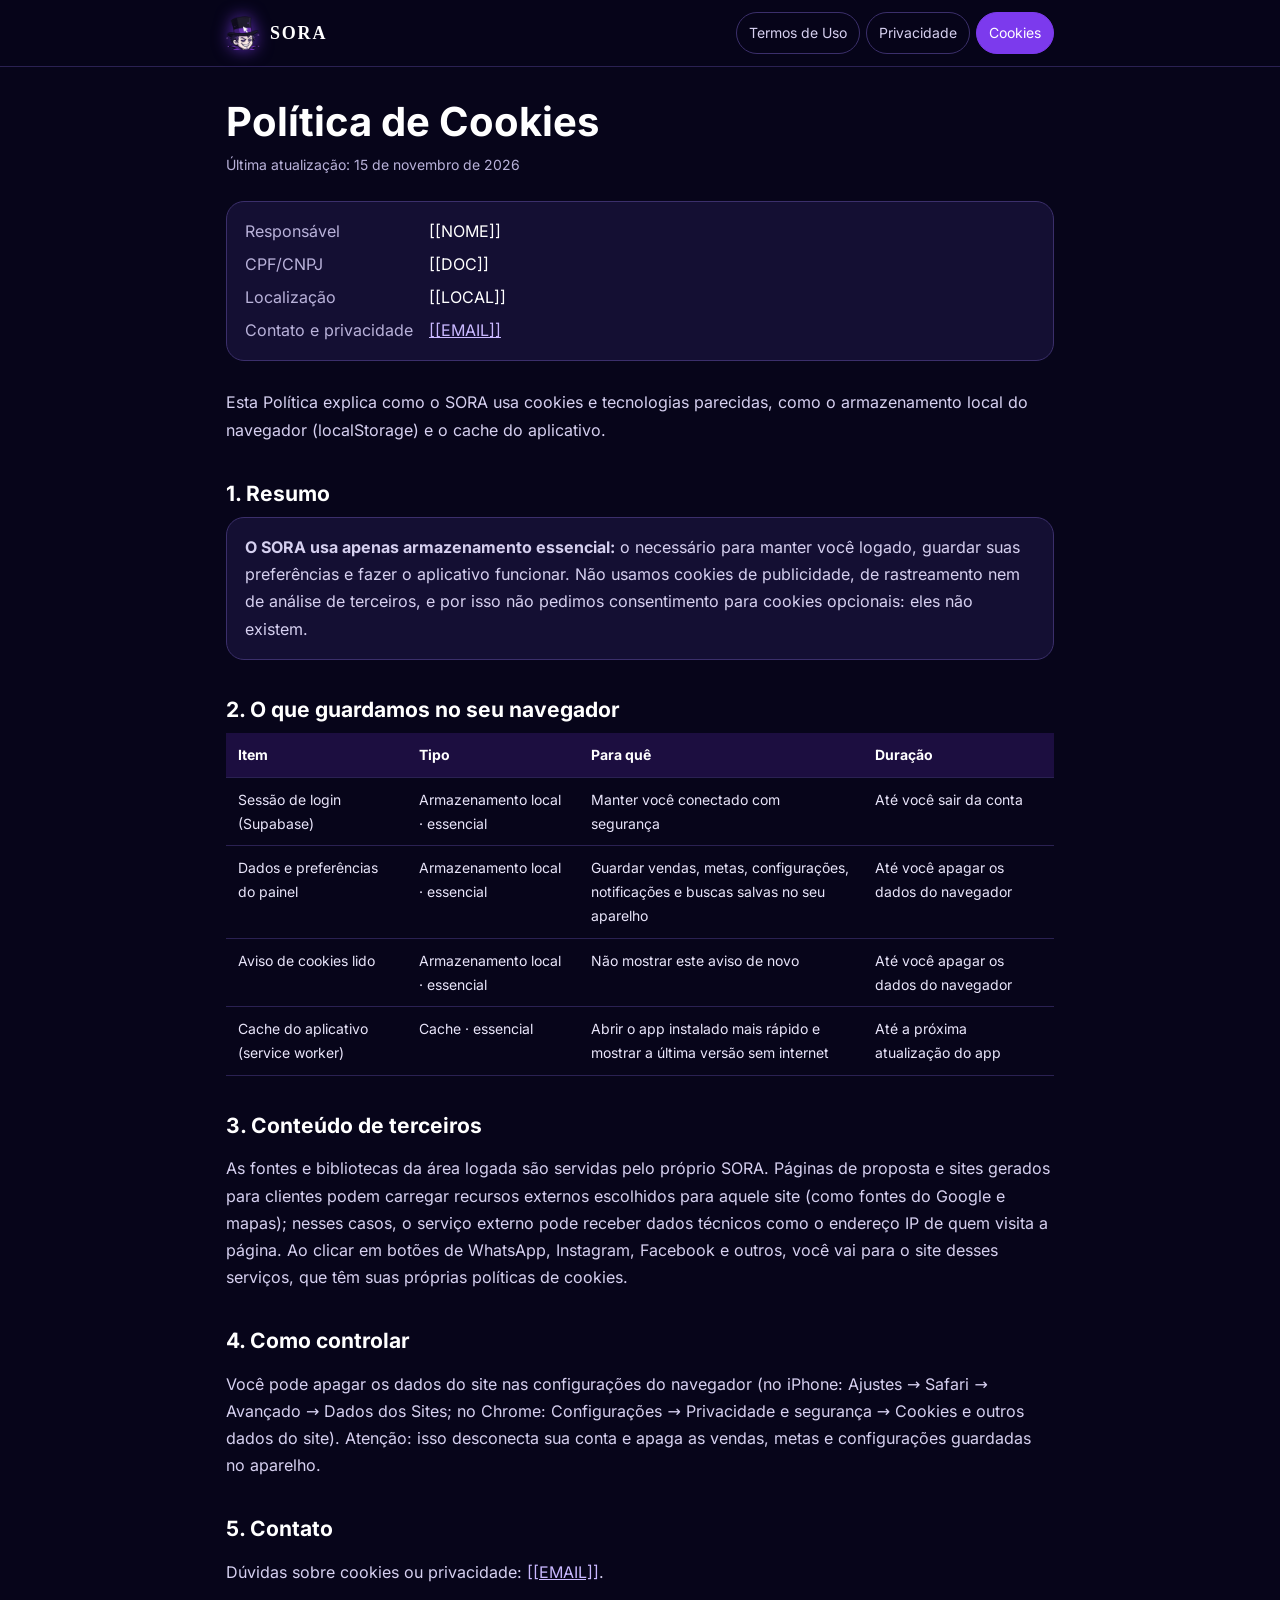
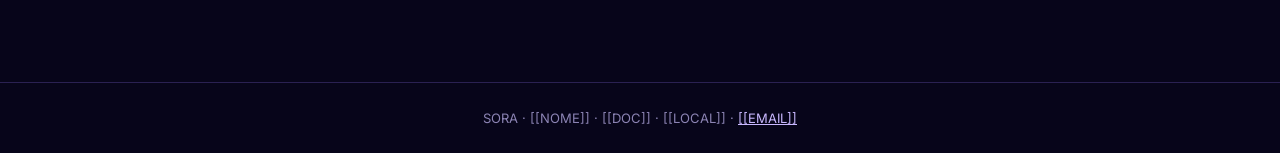
==== cookies.html @ b477501d "Termos, Privacidade (LGPD/RGPD), Cookies, aviso de cookies, aceite no cadastro; fontes e supabase-js" ====
<!doctype html>
<html lang="pt-BR">
<head>
<meta charset="utf-8">
<meta name="viewport" content="width=device-width, initial-scale=1, viewport-fit=cover">
<meta name="theme-color" content="#07051A">
<title>Política de Cookies | SORA</title>
<meta name="description" content="Como o SORA usa cookies e armazenamento local.">
<link rel="icon" type="image/png" sizes="192x192" href="/icons/icon-192.png">
<link rel="stylesheet" href="/fonts/fonts.css">
<link rel="stylesheet" href="/legal.css">
</head>
<body>
<header class="top"><div class="in">
<a class="brand" href="/"><img src="/assets/daa6d48dad01a913a3a12fa358ef8fc8.webp" alt=""><span>SORA</span></a>
<nav class="docs" aria-label="Documentos legais">
<a href="/termos">Termos de Uso</a>
<a href="/privacidade">Privacidade</a>
<a href="/cookies" aria-current="page">Cookies</a>
</nav>
</div></header>
<main>
<h1>Política de Cookies</h1>
<p class="upd">Última atualização: 15 de novembro de 2026</p>
<div class="box"><dl>
<dt>Responsável</dt><dd>[[NOME]]</dd>
<dt>CPF/CNPJ</dt><dd>[[DOC]]</dd>
<dt>Localização</dt><dd>[[LOCAL]]</dd>
<dt>Contato e privacidade</dt><dd><a href="mailto:[[EMAIL]]">[[EMAIL]]</a></dd>
</dl></div>

<p>Esta Política explica como o SORA usa cookies e tecnologias parecidas, como o armazenamento local do navegador (localStorage) e o cache do aplicativo.</p>

<h2 id="resumo">1. Resumo</h2>
<div class="box"><p><strong>O SORA usa apenas armazenamento essencial:</strong> o necessário para manter você logado, guardar suas preferências e fazer o aplicativo funcionar. Não usamos cookies de publicidade, de rastreamento nem de análise de terceiros, e por isso não pedimos consentimento para cookies opcionais: eles não existem.</p></div>

<h2 id="lista">2. O que guardamos no seu navegador</h2>
<table>
<thead><tr><th>Item</th><th>Tipo</th><th>Para quê</th><th>Duração</th></tr></thead>
<tbody>
<tr><td>Sessão de login (Supabase)</td><td>Armazenamento local · essencial</td><td>Manter você conectado com segurança</td><td>Até você sair da conta</td></tr>
<tr><td>Dados e preferências do painel</td><td>Armazenamento local · essencial</td><td>Guardar vendas, metas, configurações, notificações e buscas salvas no seu aparelho</td><td>Até você apagar os dados do navegador</td></tr>
<tr><td>Aviso de cookies lido</td><td>Armazenamento local · essencial</td><td>Não mostrar este aviso de novo</td><td>Até você apagar os dados do navegador</td></tr>
<tr><td>Cache do aplicativo (service worker)</td><td>Cache · essencial</td><td>Abrir o app instalado mais rápido e mostrar a última versão sem internet</td><td>Até a próxima atualização do app</td></tr>
</tbody>
</table>

<h2 id="terceiros">3. Conteúdo de terceiros</h2>
<p>As fontes e bibliotecas da área logada são servidas pelo próprio SORA. Páginas de proposta e sites gerados para clientes podem carregar recursos externos escolhidos para aquele site (como fontes do Google e mapas); nesses casos, o serviço externo pode receber dados técnicos como o endereço IP de quem visita a página. Ao clicar em botões de WhatsApp, Instagram, Facebook e outros, você vai para o site desses serviços, que têm suas próprias políticas de cookies.</p>

<h2 id="controle">4. Como controlar</h2>
<p>Você pode apagar os dados do site nas configurações do navegador (no iPhone: Ajustes → Safari → Avançado → Dados dos Sites; no Chrome: Configurações → Privacidade e segurança → Cookies e outros dados do site). Atenção: isso desconecta sua conta e apaga as vendas, metas e configurações guardadas no aparelho.</p>

<h2 id="contato">5. Contato</h2>
<p>Dúvidas sobre cookies ou privacidade: <a href="mailto:[[EMAIL]]">[[EMAIL]]</a>.</p>

</main>
<footer>SORA · [[NOME]] · [[DOC]] · [[LOCAL]] · <a href="mailto:[[EMAIL]]">[[EMAIL]]</a></footer>
</body>
</html>
---- fonts/fonts.css ----
@font-face{font-family:'Inter';font-style:normal;font-weight:400;font-display:swap;src:url(/fonts/inter-latin-400-normal.woff2) format('woff2')}
@font-face{font-family:'Inter';font-style:normal;font-weight:500;font-display:swap;src:url(/fonts/inter-latin-500-normal.woff2) format('woff2')}
@font-face{font-family:'Inter';font-style:normal;font-weight:600;font-display:swap;src:url(/fonts/inter-latin-600-normal.woff2) format('woff2')}
@font-face{font-family:'Inter';font-style:normal;font-weight:700;font-display:swap;src:url(/fonts/inter-latin-700-normal.woff2) format('woff2')}
@font-face{font-family:'Inter';font-style:normal;font-weight:800;font-display:swap;src:url(/fonts/inter-latin-800-normal.woff2) format('woff2')}
@font-face{font-family:'Cinzel';font-style:normal;font-weight:500;font-display:swap;src:url(/fonts/cinzel-latin-500-normal.woff2) format('woff2')}
@font-face{font-family:'Cinzel';font-style:normal;font-weight:600;font-display:swap;src:url(/fonts/cinzel-latin-600-normal.woff2) format('woff2')}
@font-face{font-family:'Cinzel';font-style:normal;font-weight:700;font-display:swap;src:url(/fonts/cinzel-latin-700-normal.woff2) format('woff2')}
---- legal.css ----
*{box-sizing:border-box}
html{-webkit-text-size-adjust:100%}
body{margin:0;background:#07051A;color:#E9E5FA;font:16px/1.7 Inter,system-ui,-apple-system,"Segoe UI",sans-serif}
a{color:#C9B8FF}
a:focus-visible,button:focus-visible{outline:2px solid #C9B8FF;outline-offset:2px}
.top{position:sticky;top:0;z-index:2;background:rgba(7,5,26,.92);backdrop-filter:blur(10px);border-bottom:1px solid #2A2152}
.top .in{max-width:860px;margin:0 auto;padding:12px 16px;display:flex;align-items:center;justify-content:space-between;gap:12px}
.brand{display:flex;align-items:center;gap:10px;color:#fff;text-decoration:none}
.brand img{width:34px;height:34px;filter:drop-shadow(0 0 8px rgba(124,58,237,.7))}
.brand span{font-family:Cinzel,Georgia,serif;font-weight:700;letter-spacing:.1em;font-size:18px}
nav.docs{display:flex;gap:6px;flex-wrap:wrap}
nav.docs a{font-size:14px;text-decoration:none;color:#D6D0F0;padding:8px 12px;border-radius:999px;border:1px solid #3B2F6B;min-height:40px;display:inline-flex;align-items:center}
nav.docs a[aria-current=page]{background:#7C3AED;border-color:#7C3AED;color:#fff}
main{max-width:860px;margin:0 auto;padding:32px 16px 80px}
h1{font-size:clamp(28px,5vw,40px);line-height:1.15;margin:0 0 8px;color:#fff}
.upd{color:#B9B2DA;font-size:14px;margin:0 0 24px}
.box{background:rgba(32,24,72,.55);border:1px solid #3B2F6B;border-radius:18px;padding:16px 18px;margin:0 0 28px}
.box p{margin:0}
.box dl{margin:0;display:grid;grid-template-columns:max-content 1fr;gap:6px 16px}
.box dt{color:#B9B2DA}.box dd{margin:0;color:#fff;overflow-wrap:anywhere}
@media (max-width:560px){.box dl{grid-template-columns:1fr}.box dd{margin-bottom:8px}}
h2{font-size:21px;color:#fff;margin:36px 0 10px;line-height:1.3;scroll-margin-top:80px}
h3{font-size:17px;color:#fff;margin:22px 0 6px}
p,li{color:#D6D0F0}
ul{padding-left:22px}
li{margin:4px 0}
table{width:100%;border-collapse:collapse;font-size:14px;margin:8px 0 16px;display:block;overflow-x:auto}
th,td{text-align:left;padding:10px 12px;border-bottom:1px solid #2A2152;vertical-align:top;min-width:140px}
th{color:#fff;background:rgba(124,58,237,.18)}
.toc{columns:2;column-gap:24px;font-size:15px}
@media (max-width:640px){.toc{columns:1}}
footer{border-top:1px solid #2A2152;color:#8C84B4;font-size:13px;text-align:center;padding:24px 16px}
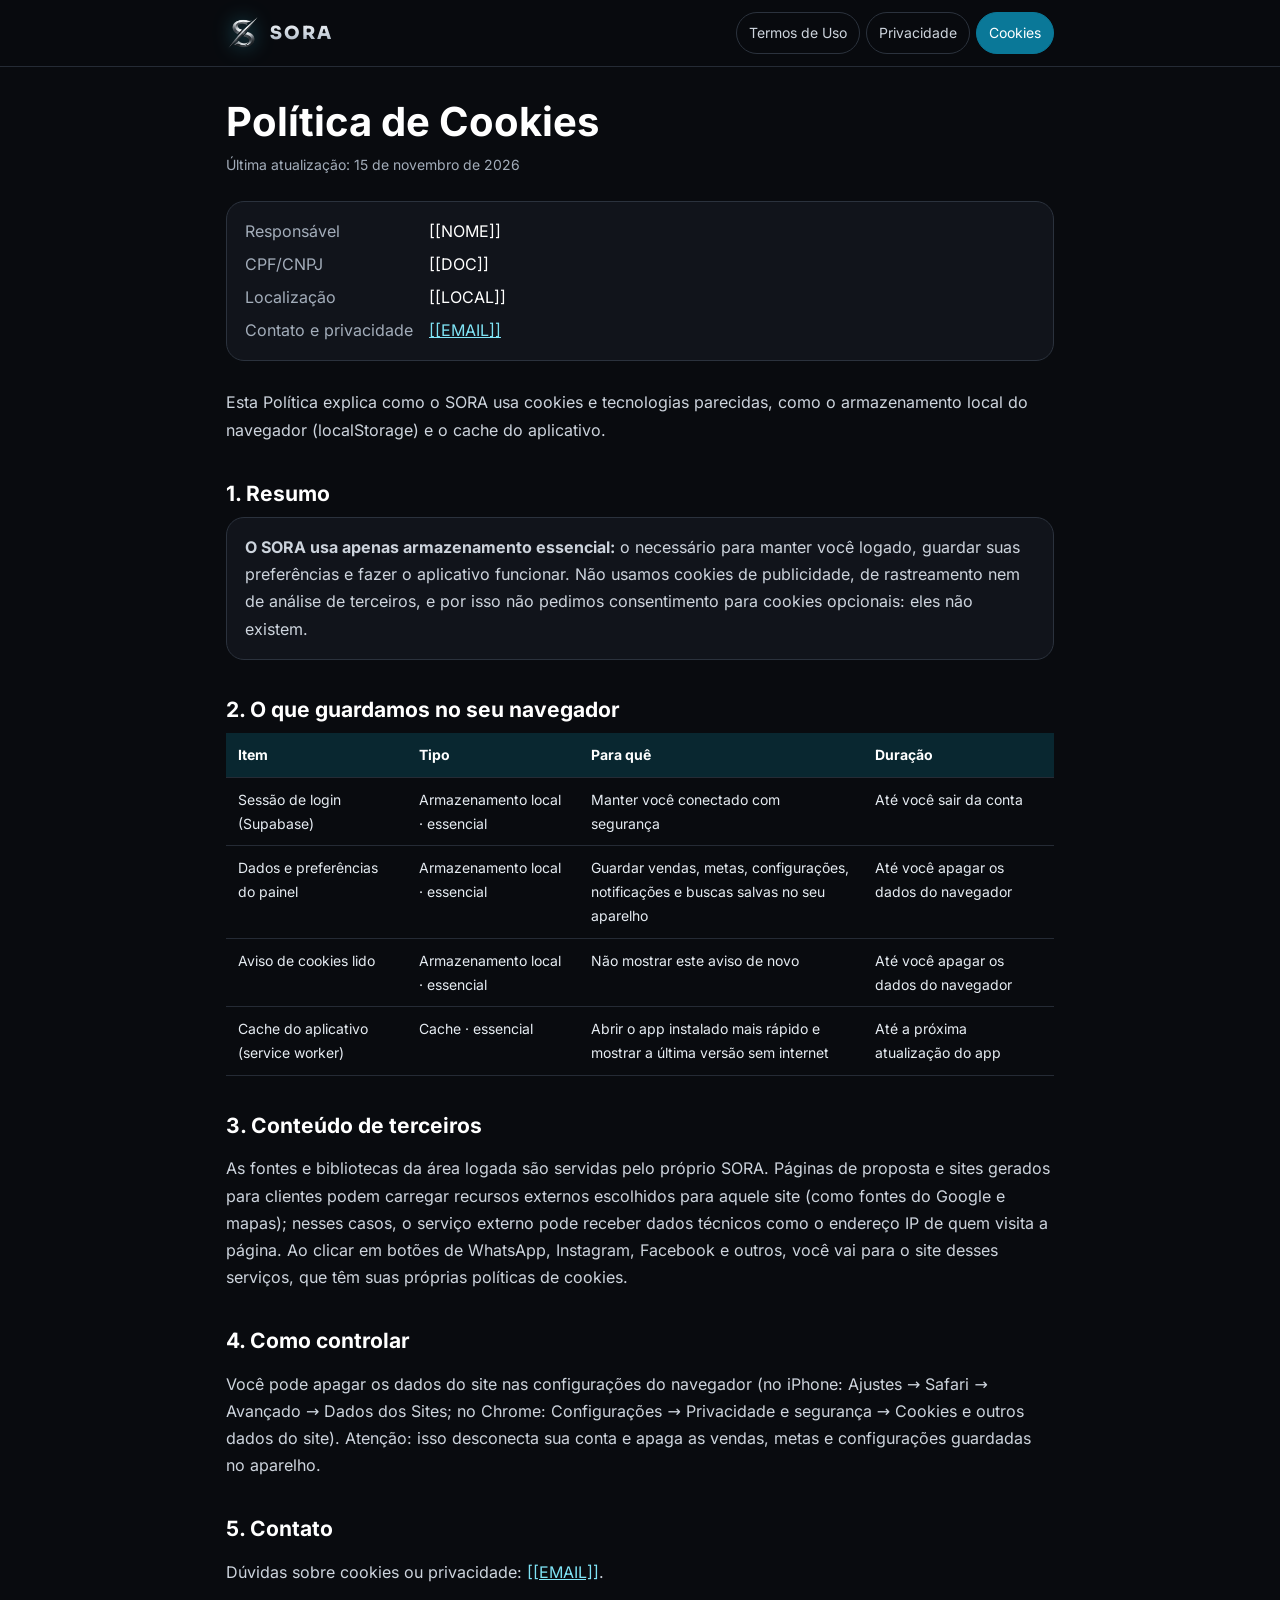
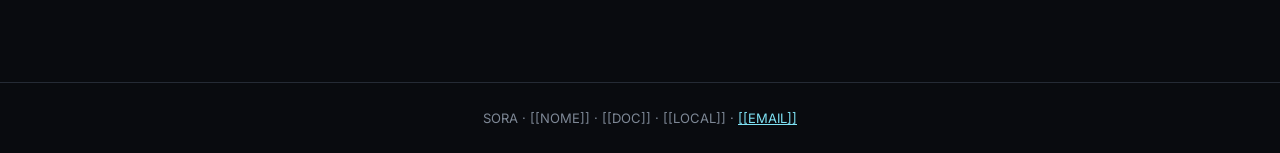
==== commit e4fb33d3: "Novo design também nas páginas legais, login e fontes (Sora local) Co-Authored-By: Claude Opus 5.5 <" ====
--- a/cookies.html
+++ b/cookies.html
@@ -3,7 +3,7 @@
 <head>
 <meta charset="utf-8">
 <meta name="viewport" content="width=device-width, initial-scale=1, viewport-fit=cover">
-<meta name="theme-color" content="#07051A">
+<meta name="theme-color" content="#090B0F">
 <title>Política de Cookies | SORA</title>
 <meta name="description" content="Como o SORA usa cookies e armazenamento local.">
 <link rel="icon" type="image/png" sizes="192x192" href="/icons/icon-192.png">
@@ -12,7 +12,7 @@
 </head>
 <body>
 <header class="top"><div class="in">
-<a class="brand" href="/"><img src="/assets/daa6d48dad01a913a3a12fa358ef8fc8.webp" alt=""><span>SORA</span></a>
+<a class="brand" href="/"><img src="/assets/e9f39bf40d2658b1778ac6eb7ee21e5b.webp" alt=""><span>SORA</span></a>
 <nav class="docs" aria-label="Documentos legais">
 <a href="/termos">Termos de Uso</a>
 <a href="/privacidade">Privacidade</a>
--- a/fonts/fonts.css
+++ b/fonts/fonts.css
@@ -3,6 +3,7 @@
 @font-face{font-family:'Inter';font-style:normal;font-weight:600;font-display:swap;src:url(/fonts/inter-latin-600-normal.woff2) format('woff2')}
 @font-face{font-family:'Inter';font-style:normal;font-weight:700;font-display:swap;src:url(/fonts/inter-latin-700-normal.woff2) format('woff2')}
 @font-face{font-family:'Inter';font-style:normal;font-weight:800;font-display:swap;src:url(/fonts/inter-latin-800-normal.woff2) format('woff2')}
-@font-face{font-family:'Cinzel';font-style:normal;font-weight:500;font-display:swap;src:url(/fonts/cinzel-latin-500-normal.woff2) format('woff2')}
-@font-face{font-family:'Cinzel';font-style:normal;font-weight:600;font-display:swap;src:url(/fonts/cinzel-latin-600-normal.woff2) format('woff2')}
-@font-face{font-family:'Cinzel';font-style:normal;font-weight:700;font-display:swap;src:url(/fonts/cinzel-latin-700-normal.woff2) format('woff2')}
+@font-face{font-family:'Sora';font-style:normal;font-weight:500;font-display:swap;src:url(/fonts/sora-latin-500-normal.woff2) format('woff2')}
+@font-face{font-family:'Sora';font-style:normal;font-weight:600;font-display:swap;src:url(/fonts/sora-latin-600-normal.woff2) format('woff2')}
+@font-face{font-family:'Sora';font-style:normal;font-weight:700;font-display:swap;src:url(/fonts/sora-latin-700-normal.woff2) format('woff2')}
+@font-face{font-family:'Sora';font-style:normal;font-weight:800;font-display:swap;src:url(/fonts/sora-latin-800-normal.woff2) format('woff2')}
--- a/legal.css
+++ b/legal.css
@@ -1,32 +1,32 @@
 *{box-sizing:border-box}
 html{-webkit-text-size-adjust:100%}
-body{margin:0;background:#07051A;color:#E9E5FA;font:16px/1.7 Inter,system-ui,-apple-system,"Segoe UI",sans-serif}
-a{color:#C9B8FF}
-a:focus-visible,button:focus-visible{outline:2px solid #C9B8FF;outline-offset:2px}
-.top{position:sticky;top:0;z-index:2;background:rgba(7,5,26,.92);backdrop-filter:blur(10px);border-bottom:1px solid #2A2152}
+body{margin:0;background:#090B0F;color:#E6ECF2;font:16px/1.7 Inter,system-ui,-apple-system,"Segoe UI",sans-serif}
+a{color:#7FE3F5}
+a:focus-visible,button:focus-visible{outline:2px solid #7FE3F5;outline-offset:2px}
+.top{position:sticky;top:0;z-index:2;background:rgba(9,11,15,.92);backdrop-filter:blur(10px);border-bottom:1px solid #252B35}
 .top .in{max-width:860px;margin:0 auto;padding:12px 16px;display:flex;align-items:center;justify-content:space-between;gap:12px}
 .brand{display:flex;align-items:center;gap:10px;color:#fff;text-decoration:none}
-.brand img{width:34px;height:34px;filter:drop-shadow(0 0 8px rgba(124,58,237,.7))}
-.brand span{font-family:Cinzel,Georgia,serif;font-weight:700;letter-spacing:.1em;font-size:18px}
+.brand img{width:34px;height:34px;filter:drop-shadow(0 0 10px rgba(56,217,245,.35))}
+.brand span{font-family:Sora,Inter,system-ui,sans-serif;font-weight:800;letter-spacing:.12em;font-size:18px;background:linear-gradient(180deg,#fff 0%,#C9D2DC 55%,#8D98A6 100%);-webkit-background-clip:text;background-clip:text;color:transparent}
 nav.docs{display:flex;gap:6px;flex-wrap:wrap}
-nav.docs a{font-size:14px;text-decoration:none;color:#D6D0F0;padding:8px 12px;border-radius:999px;border:1px solid #3B2F6B;min-height:40px;display:inline-flex;align-items:center}
-nav.docs a[aria-current=page]{background:#7C3AED;border-color:#7C3AED;color:#fff}
+nav.docs a{font-size:14px;text-decoration:none;color:#CDD4DD;padding:8px 12px;border-radius:999px;border:1px solid #2B323D;min-height:40px;display:inline-flex;align-items:center}
+nav.docs a[aria-current=page]{background:#0A7898;border-color:#0A7898;color:#fff}
 main{max-width:860px;margin:0 auto;padding:32px 16px 80px}
 h1{font-size:clamp(28px,5vw,40px);line-height:1.15;margin:0 0 8px;color:#fff}
-.upd{color:#B9B2DA;font-size:14px;margin:0 0 24px}
-.box{background:rgba(32,24,72,.55);border:1px solid #3B2F6B;border-radius:18px;padding:16px 18px;margin:0 0 28px}
+.upd{color:#A3ADBA;font-size:14px;margin:0 0 24px}
+.box{background:rgba(24,29,37,.55);border:1px solid #2B323D;border-radius:18px;padding:16px 18px;margin:0 0 28px}
 .box p{margin:0}
 .box dl{margin:0;display:grid;grid-template-columns:max-content 1fr;gap:6px 16px}
-.box dt{color:#B9B2DA}.box dd{margin:0;color:#fff;overflow-wrap:anywhere}
+.box dt{color:#A3ADBA}.box dd{margin:0;color:#fff;overflow-wrap:anywhere}
 @media (max-width:560px){.box dl{grid-template-columns:1fr}.box dd{margin-bottom:8px}}
 h2{font-size:21px;color:#fff;margin:36px 0 10px;line-height:1.3;scroll-margin-top:80px}
 h3{font-size:17px;color:#fff;margin:22px 0 6px}
-p,li{color:#D6D0F0}
+p,li{color:#CDD4DD}
 ul{padding-left:22px}
 li{margin:4px 0}
 table{width:100%;border-collapse:collapse;font-size:14px;margin:8px 0 16px;display:block;overflow-x:auto}
-th,td{text-align:left;padding:10px 12px;border-bottom:1px solid #2A2152;vertical-align:top;min-width:140px}
-th{color:#fff;background:rgba(124,58,237,.18)}
+th,td{text-align:left;padding:10px 12px;border-bottom:1px solid #252B35;vertical-align:top;min-width:140px}
+th{color:#fff;background:rgba(14,165,200,.18)}
 .toc{columns:2;column-gap:24px;font-size:15px}
 @media (max-width:640px){.toc{columns:1}}
-footer{border-top:1px solid #2A2152;color:#8C84B4;font-size:13px;text-align:center;padding:24px 16px}
+footer{border-top:1px solid #252B35;color:#7E8896;font-size:13px;text-align:center;padding:24px 16px}
